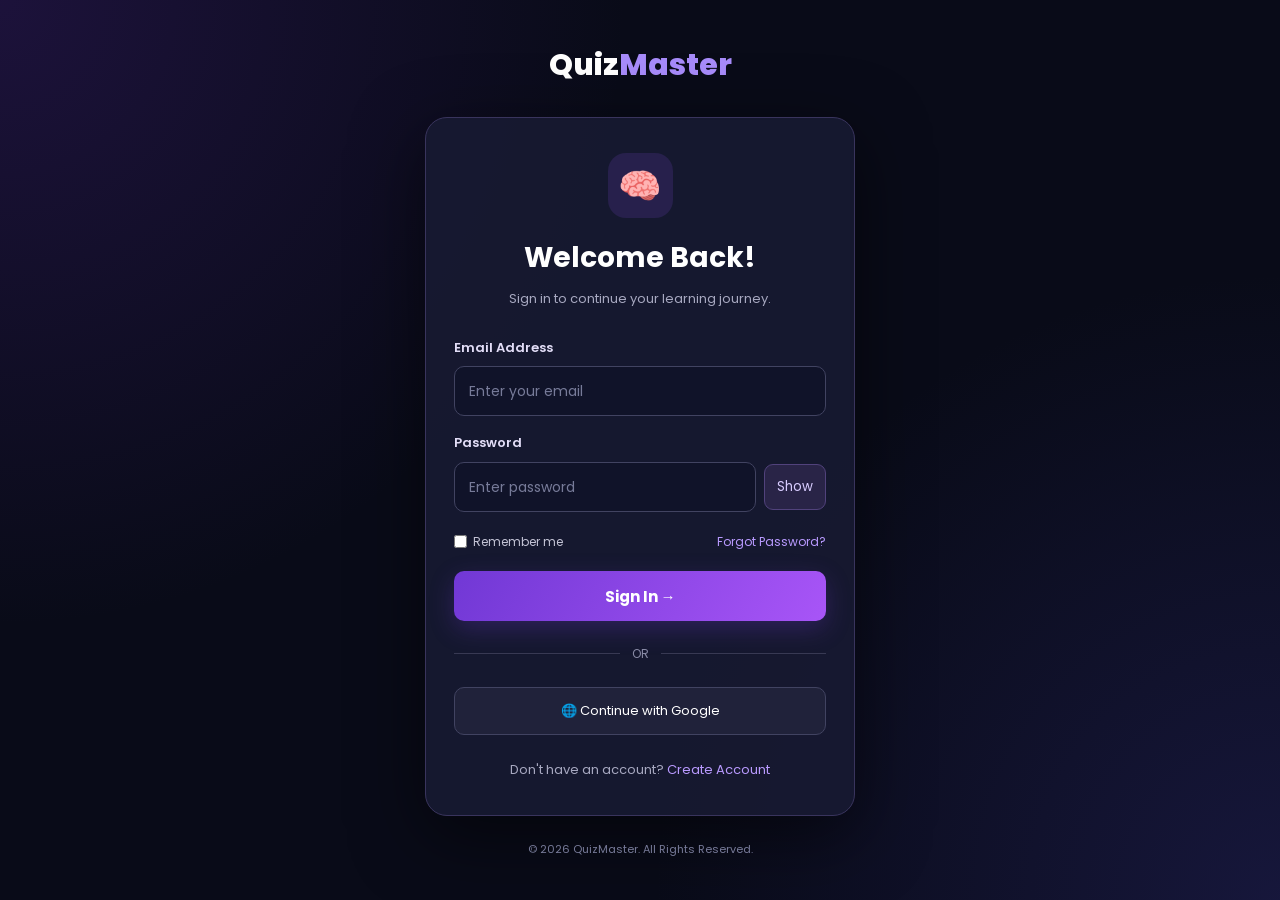
==== dashboard.html @ 5ab51cc5 "Add files via upload" ====
<!DOCTYPE html>
<html lang="en">
<head>
    <meta charset="UTF-8">
    <meta name="viewport" content="width=device-width, initial-scale=1.0">
    <title>Dashboard - QuizMaster</title>
    <link rel="stylesheet" href="style.css">
    <link rel="stylesheet" href="responsive.css">
</head>
<body>

<header class="navbar">
    <a href="index.html" class="logo">Quiz<span>Master</span></a>
    <button class="nav-btn" id="logoutBtn">Logout</button>
</header>

<main class="dashboard">

    <section class="welcome">
        <div>
            <span class="tag">YOUR LEARNING SPACE</span>
            <h1>Hello, <span id="userName">Learner</span> 👋</h1>
            <p>Ready to challenge your knowledge today?</p>
        </div>
        <div class="welcome-icon">🎓</div>
    </section>

    <section class="dashboard-stats">
        <div class="stat-card">
            <span>📚</span>
            <h2 id="totalQuizzes">0</h2>
            <p>Quizzes Played</p>
        </div>

        <div class="stat-card">
            <span>🏆</span>
            <h2 id="bestScore">0%</h2>
            <p>Best Score</p>
        </div>

        <div class="stat-card">
            <span>⭐</span>
            <h2 id="totalPoints">0</h2>
            <p>Total Points</p>
        </div>
    </section>

    <section class="subject-section">
        <div class="dashboard-heading">
            <div>
                <span class="tag">EXPLORE & LEARN</span>
                <h2>Choose Your Subject</h2>
            </div>
        </div>

        <div class="subject-grid">
            <div class="subject-card">
                <div>💻</div>
                <h3>Computer</h3>
                <p>Technology & Programming</p>
                <button onclick="startQuiz('Computer')">Start Quiz →</button>
            </div>

            <div class="subject-card">
                <div>📐</div>
                <h3>Mathematics</h3>
                <p>Numbers & Problem Solving</p>
                <button onclick="startQuiz('Mathematics')">Start Quiz →</button>
            </div>

            <div class="subject-card">
                <div>🔬</div>
                <h3>Science</h3>
                <p>Discover the World</p>
                <button onclick="startQuiz('Science')">Start Quiz →</button>
            </div>

            <div class="subject-card">
                <div>🌍</div>
                <h3>General Knowledge</h3>
                <p>Explore the World</p>
                <button onclick="startQuiz('GK')">Start Quiz →</button>
            </div>
        </div>
    </section>

    <section class="history-section">
        <h2>Recent Quiz Activity</h2>
        <div id="quizHistory">
            <p>No quizzes played yet. Start your first quiz!</p>
        </div>
    </section>

</main>

<footer>
    <p>© 2026 QuizMaster. All Rights Reserved.</p>
</footer>

<script src="script.js"></script>
</body>
</html>
---- style.css ----
@import url('https://fonts.googleapis.com/css2?family=Poppins:wght@400;500;600;700;800&display=swap');

* {
    margin: 0;
    padding: 0;
    box-sizing: border-box;
}

html {
    scroll-behavior: smooth;
}

body {
    font-family: 'Poppins', sans-serif;
    background: #090b18;
    color: #ffffff;
    line-height: 1.6;
}

a {
    text-decoration: none;
    color: inherit;
}

.navbar {
    width: 100%;
    min-height: 80px;
    padding: 15px 8%;
    display: flex;
    align-items: center;
    justify-content: space-between;
    background: #0d1021;
    border-bottom: 1px solid #252844;
    position: sticky;
    top: 0;
    z-index: 100;
}

.logo {
    font-size: 25px;
    font-weight: 800;
}

.logo span,
.hero h1 span,
.section-heading h2 span {
    color: #a78bfa;
}

.navbar nav {
    display: flex;
    gap: 30px;
}

.navbar nav a {
    color: #b8bad0;
    font-size: 14px;
    transition: 0.3s;
}

.navbar nav a:hover {
    color: #a78bfa;
}

.nav-btn,
.primary-btn {
    background: linear-gradient(135deg, #7c3aed, #a855f7);
    padding: 12px 23px;
    border-radius: 10px;
    font-weight: 600;
    display: inline-block;
    transition: 0.3s;
}

.nav-btn:hover,
.primary-btn:hover {
    transform: translateY(-3px);
    box-shadow: 0 8px 25px #7c3aed55;
}

.hero {
    min-height: 650px;
    padding: 90px 8%;
    display: flex;
    align-items: center;
    justify-content: space-between;
    gap: 50px;
    background:
        radial-gradient(circle at 15% 20%, #5428a533, transparent 35%),
        radial-gradient(circle at 90% 80%, #1d4ed822, transparent 30%);
}

.hero-content {
    max-width: 650px;
}

.tag {
    color: #c4b5fd;
    font-size: 12px;
    font-weight: 700;
    letter-spacing: 2px;
}

.hero h1 {
    font-size: clamp(36px, 5vw, 58px);
    line-height: 1.2;
    margin: 25px 0;
    font-weight: 800;
}

.hero-content > p {
    color: #a6a8bd;
    max-width: 500px;
    font-size: 15px;
}

.hero-buttons {
    display: flex;
    flex-wrap: wrap;
    gap: 15px;
    margin-top: 30px;
}

.secondary-btn {
    border: 1px solid #48466c;
    padding: 11px 23px;
    border-radius: 10px;
    color: #ddd6fe;
}

.stats {
    display: flex;
    flex-wrap: wrap;
    gap: 45px;
    margin-top: 55px;
}

.stats h2 {
    font-size: 27px;
    color: #c4b5fd;
}

.stats p {
    color: #888ba5;
    font-size: 12px;
}

.hero-card {
    width: 310px;
    padding: 35px 25px;
    text-align: center;
    border: 1px solid #45406b;
    border-radius: 22px;
    background: linear-gradient(145deg, #191b35, #111327);
    box-shadow: 0 20px 60px #0006;
}

.quiz-icon {
    font-size: 65px;
    margin-bottom: 15px;
}

.hero-card h2 {
    font-size: 21px;
    margin-bottom: 8px;
}

.hero-card p {
    color: #a6a8bd;
    font-size: 13px;
}

.progress {
    height: 8px;
    background: #30314e;
    border-radius: 20px;
    margin: 25px 0 12px;
    overflow: hidden;
}

.progress span {
    display: block;
    width: 75%;
    height: 100%;
    border-radius: 20px;
    background: linear-gradient(90deg, #7c3aed, #c084fc);
}

.small-text {
    color: #c4b5fd !important;
}

.features {
    padding: 85px 8%;
    background: #0d1021;
}

.section-heading {
    text-align: center;
    max-width: 650px;
    margin: 0 auto 45px;
}

.section-heading h2 {
    font-size: 32px;
    margin-top: 15px;
}

.feature-grid {
    display: grid;
    grid-template-columns: repeat(3, 1fr);
    gap: 22px;
}

.feature-card {
    padding: 30px 25px;
    border: 1px solid #292c49;
    border-radius: 17px;
    background: #15182c;
    transition: 0.3s;
}

.feature-card:hover {
    transform: translateY(-7px);
    border-color: #8b5cf6;
}

.feature-card div {
    font-size: 35px;
    margin-bottom: 15px;
}

.feature-card h3 {
    font-size: 18px;
    margin-bottom: 10px;
}

.feature-card p {
    color: #9da0b7;
    font-size: 13px;
}

.about {
    margin: 70px 8%;
    padding: 65px 25px;
    text-align: center;
    border-radius: 22px;
    background: linear-gradient(120deg, #32166e, #512b91);
}

.about h2 {
    font-size: 30px;
    margin-bottom: 12px;
}

.about p {
    color: #ddd6fe;
    margin-bottom: 25px;
}

.about .primary-btn {
    background: #ffffff;
    color: #512b91;
}

footer {
    padding: 25px;
    text-align: center;
    color: #8588a2;
    border-top: 1px solid #252844;
    font-size: 13px;
}

/* ===== PREMIUM LOGIN PAGE ===== */

.login-body {
    min-height: 100vh;
    background:
        radial-gradient(circle at top left, #43208055, transparent 40%),
        radial-gradient(circle at bottom right, #312e8155, transparent 40%),
        #090b18;
}

.login-container {
    min-height: 100vh;
    padding: 35px 18px;
    display: flex;
    flex-direction: column;
    align-items: center;
    justify-content: center;
}

.login-container > .logo {
    font-size: 30px;
    margin-bottom: 28px;
}

.login-card {
    width: 100%;
    max-width: 430px;
    padding: 35px 28px;
    background: rgba(23, 25, 49, 0.95);
    border: 1px solid #39345d;
    border-radius: 22px;
    box-shadow: 0 20px 70px #0008;
}

.login-icon {
    width: 65px;
    height: 65px;
    display: grid;
    place-items: center;
    margin: 0 auto 18px;
    border-radius: 18px;
    background: #7040bc33;
    font-size: 35px;
}

.login-card h1 {
    font-size: 28px;
    text-align: center;
    margin-bottom: 8px;
}

.login-subtitle {
    color: #a7a8c0;
    font-size: 13px;
    text-align: center;
    margin-bottom: 28px;
}

.login-card form > label {
    display: block;
    font-size: 13px;
    font-weight: 600;
    margin: 17px 0 8px;
    color: #e2ddf7;
}

.login-card input[type="email"],
.login-card input[type="password"],
.password-box input {
    width: 100%;
    height: 50px;
    padding: 0 14px;
    border: 1px solid #414361;
    border-radius: 10px;
    background: #101329;
    color: white;
    font-family: inherit;
    font-size: 14px;
    outline: none;
}

.login-card input:focus {
    border-color: #a78bfa;
    box-shadow: 0 0 0 3px #8b5cf633;
}

.login-card input::placeholder {
    color: #777b99;
}

.password-box {
    display: flex;
    align-items: center;
    gap: 8px;
}

.password-box input {
    flex: 1;
    min-width: 0;
}

#togglePassword {
    padding: 12px;
    background: #292447;
    border: 1px solid #51427c;
    border-radius: 9px;
    color: #d8ccff;
    font-family: inherit;
}

.login-options {
    display: flex;
    justify-content: space-between;
    align-items: center;
    gap: 8px;
    flex-wrap: wrap;
    margin: 20px 0;
    font-size: 12px;
}

.remember {
    display: flex;
    align-items: center;
    gap: 6px;
    color: #c3c3d5;
}

.login-options a,
.signup-text a {
    color: #b99aff;
}

.login-submit {
    width: 100%;
    height: 50px;
    border: none;
    border-radius: 10px;
    background: linear-gradient(120deg, #7138d5, #a855f7);
    color: white;
    font-family: inherit;
    font-size: 15px;
    font-weight: 700;
    cursor: pointer;
    box-shadow: 0 8px 25px #7138d544;
}

.login-divider {
    display: flex;
    align-items: center;
    gap: 12px;
    margin: 23px 0;
    color: #888aa5;
    font-size: 12px;
}

.login-divider::before,
.login-divider::after {
    content: "";
    flex: 1;
    height: 1px;
    background: #383953;
}

.google-btn {
    width: 100%;
    height: 48px;
    border: 1px solid #414361;
    border-radius: 10px;
    background: #20223a;
    color: white;
    font-family: inherit;
    font-size: 13px;
}

.signup-text {
    text-align: center;
    margin-top: 25px;
    color: #a7a8c0;
    font-size: 13px;
}

.login-footer {
    color: #777b99;
    font-size: 11px;
    text-align: center;
    margin-top: 25px;
}

@media (max-width: 380px) {
    .login-card {
        padding: 28px 18px;
    }

    .login-options {
        font-size: 11px;
    }
}
---- responsive.css ----
/* TABLET */
@media (max-width: 900px) {
    .hero {
        padding: 70px 5%;
        gap: 25px;
    }

    .hero h1 {
        font-size: 42px;
    }

    .stats {
        gap: 25px;
    }

    .feature-grid {
        grid-template-columns: repeat(2, 1fr);
    }
}

/* MOBILE */
@media (max-width: 600px) {
    .navbar {
        padding: 15px 5%;
        flex-wrap: wrap;
        gap: 15px;
    }

    .logo {
        font-size: 22px;
    }

    .navbar nav {
        order: 3;
        width: 100%;
        justify-content: center;
        gap: 22px;
    }

    .navbar nav a {
        font-size: 12px;
    }

    .nav-btn {
        padding: 9px 13px;
        font-size: 12px;
    }

    .hero {
        min-height: auto;
        padding: 65px 6%;
        flex-direction: column;
        text-align: center;
    }

    .hero h1 {
        font-size: 36px;
    }

    .hero-content > p {
        font-size: 13px;
    }

    .hero-buttons {
        justify-content: center;
    }

    .stats {
        justify-content: center;
        gap: 22px;
        margin-top: 35px;
    }

    .stats h2 {
        font-size: 22px;
    }

    .stats p {
        font-size: 10px;
    }

    .hero-card {
        width: 100%;
        max-width: 320px;
    }

    .features {
        padding: 60px 6%;
    }

    .section-heading h2 {
        font-size: 25px;
    }

    .feature-grid {
        grid-template-columns: 1fr;
    }

    .feature-card {
        padding: 25px 20px;
    }

    .about {
        margin: 45px 5%;
        padding: 45px 20px;
    }

    .about h2 {
        font-size: 24px;
    }
}
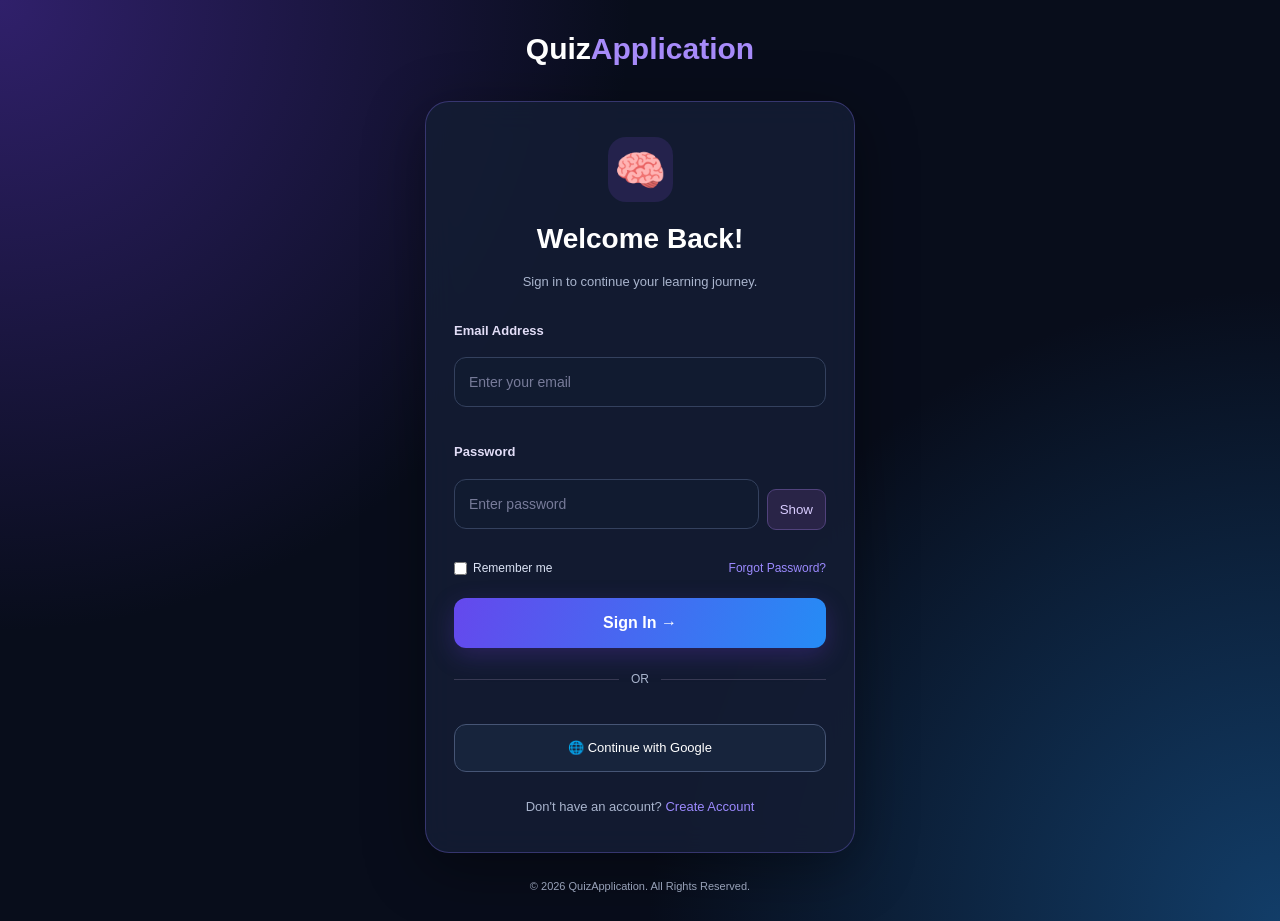
==== commit 30fb4ba8: "Add files via upload" ====
--- a/dashboard.html
+++ b/dashboard.html
@@ -11,7 +11,7 @@
 <body>
 
 <header class="navbar">
-    <a href="index.html" class="logo">Quiz<span>Master</span></a>
+    <a href="index.html" class="logo">Quiz<span>Application</span></a>
     <button class="nav-btn" id="logoutBtn">Logout</button>
 </header>
 
@@ -93,9 +93,8 @@
     </section>
 
 </main>
-
 <footer>
-    <p>© 2026 QuizMaster. All Rights Reserved.</p>
+    <p>© 2026 QuizApplication. All Rights Reserved.</p>
 </footer>
 
 <script src="script.js"></script>
--- a/style.css
+++ b/style.css
@@ -1,3 +1,261 @@
+
+/* =================================
+   QUIZ APPLICATION - PREMIUM DESIGN
+================================= */
+
+.quiz-container {
+    width: min(100% - 32px, 850px) !important;
+    margin: 35px auto !important;
+    padding: 28px !important;
+    background: linear-gradient(145deg, #15172b, #0d1020) !important;
+    border: 1px solid rgba(167, 139, 250, 0.18);
+    border-radius: 24px !important;
+    box-shadow: 0 15px 50px rgba(0,0,0,0.35);
+}
+
+.quiz-top {
+    display: flex;
+    align-items: center;
+    justify-content: space-between;
+    gap: 15px;
+    flex-wrap: wrap;
+    margin-bottom: 25px;
+}
+
+.quiz-top h2 {
+    font-size: clamp(24px, 5vw, 38px) !important;
+    font-weight: 800;
+    color: #ffffff;
+    margin-top: 12px;
+}
+
+.quiz-top .tag {
+    color: #c4a5ff;
+    letter-spacing: 3px;
+    font-weight: 800;
+}
+
+.timer-box {
+    background: rgba(139, 92, 246, 0.15);
+    border: 1px solid rgba(168, 85, 247, 0.4);
+    border-radius: 15px;
+    padding: 12px 20px;
+    color: #d8b4fe;
+    font-weight: 700;
+    text-align: center;
+}
+
+.quiz-progress {
+    height: 9px;
+    background: #292d43;
+    border-radius: 20px;
+    overflow: hidden;
+    margin: 25px 0;
+}
+
+#progressBar {
+    height: 100%;
+    width: 0;
+    background: linear-gradient(90deg, #7c3aed, #c084fc);
+    border-radius: 20px;
+    transition: width 0.4s ease;
+}
+
+.question-info {
+    display: flex;
+    justify-content: space-between;
+    align-items: center;
+    flex-wrap: wrap;
+    gap: 10px;
+    margin: 20px 0;
+    color: #c4b5fd;
+    font-size: 15px;
+    font-weight: 700;
+}
+
+.question-card {
+    background: linear-gradient(145deg, #20243b, #171a2e);
+    border: 1px solid #343957;
+    border-radius: 20px;
+    padding: 28px;
+    margin: 20px 0;
+}
+
+#questionText {
+    color: #ffffff;
+    font-size: clamp(21px, 4vw, 30px) !important;
+    line-height: 1.5;
+    font-weight: 750;
+    margin-bottom: 25px;
+    overflow-wrap: anywhere;
+}
+
+#optionsContainer {
+    display: grid;
+    grid-template-columns: 1fr 1fr;
+    gap: 14px;
+}
+
+#optionsContainer button {
+    width: 100%;
+    min-height: 62px;
+    padding: 16px;
+    border: 1px solid #393e5c;
+    border-radius: 14px;
+    background: #242941;
+    color: #eeeeff;
+    font-size: 16px;
+    font-weight: 600;
+    text-align: left;
+    cursor: pointer;
+    transition: 0.25s ease;
+}
+
+#optionsContainer button:active {
+    transform: scale(0.97);
+}
+
+#optionsContainer button:hover {
+    border-color: #a78bfa;
+    background: #343052;
+}
+
+/* Selected answer */
+#optionsContainer button.selected,
+#optionsContainer button.active,
+#optionsContainer button.correct,
+#optionsContainer button.wrong {
+    border: 2px solid #a78bfa;
+    background: rgba(124, 58, 237, 0.25);
+    color: white;
+}
+
+.quiz-navigation {
+    display: flex;
+    gap: 15px;
+    margin: 25px 0;
+}
+
+.quiz-navigation button {
+    flex: 1;
+    min-height: 58px;
+    border-radius: 15px;
+    font-size: 16px;
+    font-weight: 700;
+    transition: 0.25s ease;
+}
+
+.quiz-navigation .primary-btn,
+.quiz-navigation button.primary-btn {
+    background: linear-gradient(110deg, #7c3aed, #a855f7);
+    color: white;
+    border: none;
+    box-shadow: 0 5px 20px rgba(124, 58, 237, 0.25);
+}
+
+.quiz-navigation .secondary-btn,
+.quiz-navigation button.secondary-btn {
+    background: #292d43;
+    color: #ddd6fe;
+    border: 1px solid #454967;
+}
+
+.quiz-navigation button:active {
+    transform: scale(0.97);
+}
+
+.question-dots {
+    display: flex;
+    flex-wrap: wrap;
+    justify-content: center;
+    gap: 9px;
+    margin: 25px 0;
+}
+
+.question-dots button {
+    width: 38px;
+    height: 38px;
+    border-radius: 10px;
+    background: #242941;
+    color: #ddd6fe;
+    border: 1px solid #414766;
+    font-weight: 700;
+}
+
+.question-dots button.active,
+.question-dots button.current {
+    background: linear-gradient(135deg, #7c3aed, #a855f7);
+    color: white;
+    border-color: #c4b5fd;
+}
+
+footer {
+    text-align: center;
+    padding: 30px 15px;
+    color: #8589a8;
+    border-top: 1px solid #292d43;
+    margin-top: 30px;
+}
+
+/* MOBILE RESPONSIVE */
+@media (max-width: 600px) {
+    .quiz-container {
+        width: calc(100% - 20px) !important;
+        margin: 18px auto !important;
+        padding: 17px !important;
+        border-radius: 18px !important;
+    }
+
+    .quiz-top {
+        gap: 12px;
+        margin-bottom: 20px;
+    }
+
+    .quiz-top h2 {
+        font-size: 26px !important;
+    }
+
+    .timer-box {
+        padding: 10px 15px;
+    }
+
+    .question-card {
+        padding: 19px;
+    }
+
+    #questionText {
+        font-size: 23px !important;
+        line-height: 1.4;
+    }
+
+    #optionsContainer {
+        grid-template-columns: 1fr;
+        gap: 11px;
+    }
+
+    #optionsContainer button {
+        min-height: 55px;
+        font-size: 15px;
+    }
+
+    .quiz-navigation {
+        gap: 10px;
+    }
+
+    .quiz-navigation button {
+        min-height: 52px;
+        font-size: 14px;
+    }
+
+    .question-dots {
+        gap: 7px;
+    }
+
+    .question-dots button {
+        width: 34px;
+        height: 34px;
+    }
+}
 
 @import url('https://fonts.googleapis.com/css2?family=Poppins:wght@400;500;600;700;800&display=swap');
 
@@ -470,3 +728,1446 @@
     }
 }
 
+/* ===== PREMIUM DASHBOARD DESIGN ===== */
+
+.dashboard {
+    width: min(100% - 28px, 1100px);
+    margin: 35px auto;
+}
+
+/* Welcome section */
+.welcome {
+    padding: 32px;
+    border-radius: 24px;
+    background: linear-gradient(125deg, #5125a8, #8b3ff0, #bd55e8);
+    display: flex;
+    justify-content: space-between;
+    align-items: center;
+    gap: 20px;
+    box-shadow: 0 12px 35px #7835c044;
+    margin-bottom: 28px;
+}
+
+.welcome h1 {
+    font-size: clamp(24px, 5vw, 36px);
+    color: white;
+    font-weight: 800;
+}
+
+.welcome p {
+    color: #eee2ff;
+}
+
+.welcome-icon {
+    font-size: 55px;
+}
+
+/* Statistics */
+.dashboard-stats {
+    display: grid;
+    grid-template-columns: repeat(3, 1fr);
+    gap: 16px;
+    margin: 25px 0 40px;
+}
+
+.stat-card {
+    padding: 24px 16px;
+    border-radius: 20px;
+    background: linear-gradient(145deg, #20243c, #15182a);
+    border: 1px solid #383254;
+    text-align: center;
+    transition: 0.3s ease;
+}
+
+.stat-card:hover {
+    transform: translateY(-5px);
+    border-color: #a855f7;
+}
+
+.stat-card span {
+    font-size: 32px;
+}
+
+.stat-card h2 {
+    color: #c084fc;
+    font-size: 29px;
+    margin: 12px 0 5px;
+}
+
+.stat-card p {
+    color: #b7b8cf;
+    font-size: 13px;
+}
+
+/* Section headings */
+.dashboard-heading {
+    margin-bottom: 22px;
+}
+
+.dashboard-heading h2,
+.history-section h2 {
+    color: white;
+    font-size: 25px;
+    font-weight: 800;
+}
+
+.dashboard-heading .tag {
+    color: #c084fc;
+    letter-spacing: 2px;
+    font-size: 12px;
+    font-weight: 800;
+}
+
+/* Subject cards */
+.subject-grid {
+    display: grid;
+    grid-template-columns: repeat(2, 1fr);
+    gap: 20px;
+}
+
+.subject-card {
+    padding: 25px;
+    border-radius: 22px;
+    background: linear-gradient(145deg, #20243b, #15182b);
+    border: 1px solid #343957;
+    transition: 0.3s ease;
+}
+
+.subject-card:hover {
+    transform: translateY(-6px);
+    border-color: #a855f7;
+    box-shadow: 0 12px 30px #8b5cf633;
+}
+
+.subject-card > div:first-child {
+    font-size: 42px;
+    margin-bottom: 15px;
+}
+
+.subject-card h3 {
+    color: white;
+    font-size: 22px;
+    margin-bottom: 8px;
+}
+
+.subject-card p {
+    color: #a8aac4;
+    margin-bottom: 20px;
+    font-size: 14px;
+}
+
+.subject-card button {
+    width: 100%;
+    padding: 14px;
+    border: none;
+    border-radius: 12px;
+    background: linear-gradient(110deg, #7c3aed, #a855f7);
+    color: white;
+    font-size: 15px;
+    font-weight: 800;
+    cursor: pointer;
+    transition: 0.3s;
+}
+
+.subject-card button:hover {
+    box-shadow: 0 5px 20px #9333ea66;
+}
+
+/* Recent activity */
+.history-section {
+    margin-top: 40px;
+    padding: 25px;
+    border-radius: 22px;
+    background: #171a2d;
+    border: 1px solid #343957;
+}
+
+#quizHistory {
+    margin-top: 20px;
+    color: #c4b5fd;
+}
+
+/* Mobile design */
+@media (max-width: 600px) {
+    .dashboard {
+        width: calc(100% - 24px);
+        margin: 20px auto;
+    }
+
+    .welcome {
+        padding: 23px 18px;
+        border-radius: 19px;
+    }
+
+    .welcome-icon {
+        font-size: 38px;
+    }
+
+    .dashboard-stats {
+        grid-template-columns: 1fr 1fr;
+        gap: 12px;
+    }
+
+    .stat-card {
+        padding: 18px 10px;
+    }
+
+    .subject-grid {
+        grid-template-columns: 1fr;
+        gap: 15px;
+    }
+
+    .subject-card {
+        padding: 21px;
+    }
+
+    .history-section {
+        padding: 19px;
+    }
+}
+
+/* ===== PREMIUM DASHBOARD DESIGN ===== */
+
+.dashboard {
+    width: min(100% - 28px, 1100px);
+    margin: 35px auto;
+}
+
+/* Welcome section */
+.welcome {
+    padding: 32px;
+    border-radius: 24px;
+    background: linear-gradient(125deg, #5125a8, #8b3ff0, #bd55e8);
+    display: flex;
+    justify-content: space-between;
+    align-items: center;
+    gap: 20px;
+    box-shadow: 0 12px 35px #7835c044;
+    margin-bottom: 28px;
+}
+
+.welcome h1 {
+    font-size: clamp(24px, 5vw, 36px);
+    color: white;
+    font-weight: 800;
+}
+
+.welcome p {
+    color: #eee2ff;
+}
+
+.welcome-icon {
+    font-size: 55px;
+}
+
+/* Statistics */
+.dashboard-stats {
+    display: grid;
+    grid-template-columns: repeat(3, 1fr);
+    gap: 16px;
+    margin: 25px 0 40px;
+}
+
+.stat-card {
+    padding: 24px 16px;
+    border-radius: 20px;
+    background: linear-gradient(145deg, #20243c, #15182a);
+    border: 1px solid #383254;
+    text-align: center;
+    transition: 0.3s ease;
+}
+
+.stat-card:hover {
+    transform: translateY(-5px);
+    border-color: #a855f7;
+}
+
+.stat-card span {
+    font-size: 32px;
+}
+
+.stat-card h2 {
+    color: #c084fc;
+    font-size: 29px;
+    margin: 12px 0 5px;
+}
+
+.stat-card p {
+    color: #b7b8cf;
+    font-size: 13px;
+}
+
+/* Section headings */
+.dashboard-heading {
+    margin-bottom: 22px;
+}
+
+.dashboard-heading h2,
+.history-section h2 {
+    color: white;
+    font-size: 25px;
+    font-weight: 800;
+}
+
+.dashboard-heading .tag {
+    color: #c084fc;
+    letter-spacing: 2px;
+    font-size: 12px;
+    font-weight: 800;
+}
+
+/* Subject cards */
+.subject-grid {
+    display: grid;
+    grid-template-columns: repeat(2, 1fr);
+    gap: 20px;
+}
+
+.subject-card {
+    padding: 25px;
+    border-radius: 22px;
+    background: linear-gradient(145deg, #20243b, #15182b);
+    border: 1px solid #343957;
+    transition: 0.3s ease;
+}
+
+.subject-card:hover {
+    transform: translateY(-6px);
+    border-color: #a855f7;
+    box-shadow: 0 12px 30px #8b5cf633;
+}
+
+.subject-card > div:first-child {
+    font-size: 42px;
+    margin-bottom: 15px;
+}
+
+.subject-card h3 {
+    color: white;
+    font-size: 22px;
+    margin-bottom: 8px;
+}
+
+.subject-card p {
+    color: #a8aac4;
+    margin-bottom: 20px;
+    font-size: 14px;
+}
+
+.subject-card button {
+    width: 100%;
+    padding: 14px;
+    border: none;
+    border-radius: 12px;
+    background: linear-gradient(110deg, #7c3aed, #a855f7);
+    color: white;
+    font-size: 15px;
+    font-weight: 800;
+    cursor: pointer;
+    transition: 0.3s;
+}
+
+.subject-card button:hover {
+    box-shadow: 0 5px 20px #9333ea66;
+}
+
+/* Recent activity */
+.history-section {
+    margin-top: 40px;
+    padding: 25px;
+    border-radius: 22px;
+    background: #171a2d;
+    border: 1px solid #343957;
+}
+
+#quizHistory {
+    margin-top: 20px;
+    color: #c4b5fd;
+}
+
+/* Mobile design */
+@media (max-width: 600px) {
+    .dashboard {
+        width: calc(100% - 24px);
+        margin: 20px auto;
+    }
+
+    .welcome {
+        padding: 23px 18px;
+        border-radius: 19px;
+    }
+
+    .welcome-icon {
+        font-size: 38px;
+    }
+
+    .dashboard-stats {
+        grid-template-columns: 1fr 1fr;
+        gap: 12px;
+    }
+
+    .stat-card {
+        padding: 18px 10px;
+    }
+
+    .subject-grid {
+        grid-template-columns: 1fr;
+        gap: 15px;
+    }
+
+    .subject-card {
+        padding: 21px;
+    }
+
+    .history-section {
+        padding: 19px;
+    }
+}
+
+/* ===== PREMIUM DASHBOARD DESIGN ===== */
+
+.dashboard {
+    width: min(100% - 28px, 1100px);
+    margin: 35px auto;
+}
+
+/* Welcome section */
+.welcome {
+    padding: 32px;
+    border-radius: 24px;
+    background: linear-gradient(125deg, #5125a8, #8b3ff0, #bd55e8);
+    display: flex;
+    justify-content: space-between;
+    align-items: center;
+    gap: 20px;
+    box-shadow: 0 12px 35px #7835c044;
+    margin-bottom: 28px;
+}
+
+.welcome h1 {
+    font-size: clamp(24px, 5vw, 36px);
+    color: white;
+    font-weight: 800;
+}
+
+.welcome p {
+    color: #eee2ff;
+}
+
+.welcome-icon {
+    font-size: 55px;
+}
+
+/* Statistics */
+.dashboard-stats {
+    display: grid;
+    grid-template-columns: repeat(3, 1fr);
+    gap: 16px;
+    margin: 25px 0 40px;
+}
+
+.stat-card {
+    padding: 24px 16px;
+    border-radius: 20px;
+    background: linear-gradient(145deg, #20243c, #15182a);
+    border: 1px solid #383254;
+    text-align: center;
+    transition: 0.3s ease;
+}
+
+.stat-card:hover {
+    transform: translateY(-5px);
+    border-color: #a855f7;
+}
+
+.stat-card span {
+    font-size: 32px;
+}
+
+.stat-card h2 {
+    color: #c084fc;
+    font-size: 29px;
+    margin: 12px 0 5px;
+}
+
+.stat-card p {
+    color: #b7b8cf;
+    font-size: 13px;
+}
+
+/* Section headings */
+.dashboard-heading {
+    margin-bottom: 22px;
+}
+
+.dashboard-heading h2,
+.history-section h2 {
+    color: white;
+    font-size: 25px;
+    font-weight: 800;
+}
+
+.dashboard-heading .tag {
+    color: #c084fc;
+    letter-spacing: 2px;
+    font-size: 12px;
+    font-weight: 800;
+}
+
+/* Subject cards */
+.subject-grid {
+    display: grid;
+    grid-template-columns: repeat(2, 1fr);
+    gap: 20px;
+}
+
+.subject-card {
+    padding: 25px;
+    border-radius: 22px;
+    background: linear-gradient(145deg, #20243b, #15182b);
+    border: 1px solid #343957;
+    transition: 0.3s ease;
+}
+
+.subject-card:hover {
+    transform: translateY(-6px);
+    border-color: #a855f7;
+    box-shadow: 0 12px 30px #8b5cf633;
+}
+
+.subject-card > div:first-child {
+    font-size: 42px;
+    margin-bottom: 15px;
+}
+
+.subject-card h3 {
+    color: white;
+    font-size: 22px;
+    margin-bottom: 8px;
+}
+
+.subject-card p {
+    color: #a8aac4;
+    margin-bottom: 20px;
+    font-size: 14px;
+}
+
+.subject-card button {
+    width: 100%;
+    padding: 14px;
+    border: none;
+    border-radius: 12px;
+    background: linear-gradient(110deg, #7c3aed, #a855f7);
+    color: white;
+    font-size: 15px;
+    font-weight: 800;
+    cursor: pointer;
+    transition: 0.3s;
+}
+
+.subject-card button:hover {
+    box-shadow: 0 5px 20px #9333ea66;
+}
+
+/* Recent activity */
+.history-section {
+    margin-top: 40px;
+    padding: 25px;
+    border-radius: 22px;
+    background: #171a2d;
+    border: 1px solid #343957;
+}
+
+#quizHistory {
+    margin-top: 20px;
+    color: #c4b5fd;
+}
+
+/* Mobile design */
+@media (max-width: 600px) {
+    .dashboard {
+        width: calc(100% - 24px);
+        margin: 20px auto;
+    }
+
+    .welcome {
+        padding: 23px 18px;
+        border-radius: 19px;
+    }
+
+    .welcome-icon {
+        font-size: 38px;
+    }
+
+    .dashboard-stats {
+        grid-template-columns: 1fr 1fr;
+        gap: 12px;
+    }
+
+    .stat-card {
+        padding: 18px 10px;
+    }
+
+    .subject-grid {
+        grid-template-columns: 1fr;
+        gap: 15px;
+    }
+
+    .subject-card {
+        padding: 21px;
+    }
+
+    .history-section {
+        padding: 19px;
+    }
+}
+/* ===== PREMIUM DASHBOARD DESIGN ===== */
+
+.dashboard {
+    width: min(100% - 28px, 1100px);
+    margin: 35px auto;
+}
+
+/* Welcome section */
+.welcome {
+    padding: 32px;
+    border-radius: 24px;
+    background: linear-gradient(125deg, #5125a8, #8b3ff0, #bd55e8);
+    display: flex;
+    justify-content: space-between;
+    align-items: center;
+    gap: 20px;
+    box-shadow: 0 12px 35px #7835c044;
+    margin-bottom: 28px;
+}
+
+.welcome h1 {
+    font-size: clamp(24px, 5vw, 36px);
+    color: white;
+    font-weight: 800;
+}
+
+.welcome p {
+    color: #eee2ff;
+}
+
+.welcome-icon {
+    font-size: 55px;
+}
+
+/* Statistics */
+.dashboard-stats {
+    display: grid;
+    grid-template-columns: repeat(3, 1fr);
+    gap: 16px;
+    margin: 25px 0 40px;
+}
+
+.stat-card {
+    padding: 24px 16px;
+    border-radius: 20px;
+    background: linear-gradient(145deg, #20243c, #15182a);
+    border: 1px solid #383254;
+    text-align: center;
+    transition: 0.3s ease;
+}
+
+.stat-card:hover {
+    transform: translateY(-5px);
+    border-color: #a855f7;
+}
+
+.stat-card span {
+    font-size: 32px;
+}
+
+.stat-card h2 {
+    color: #c084fc;
+    font-size: 29px;
+    margin: 12px 0 5px;
+}
+
+.stat-card p {
+    color: #b7b8cf;
+    font-size: 13px;
+}
+
+/* Section headings */
+.dashboard-heading {
+    margin-bottom: 22px;
+}
+
+.dashboard-heading h2,
+.history-section h2 {
+    color: white;
+    font-size: 25px;
+    font-weight: 800;
+}
+
+.dashboard-heading .tag {
+    color: #c084fc;
+    letter-spacing: 2px;
+    font-size: 12px;
+    font-weight: 800;
+}
+
+/* Subject cards */
+.subject-grid {
+    display: grid;
+    grid-template-columns: repeat(2, 1fr);
+    gap: 20px;
+}
+
+.subject-card {
+    padding: 25px;
+    border-radius: 22px;
+    background: linear-gradient(145deg, #20243b, #15182b);
+    border: 1px solid #343957;
+    transition: 0.3s ease;
+}
+
+.subject-card:hover {
+    transform: translateY(-6px);
+    border-color: #a855f7;
+    box-shadow: 0 12px 30px #8b5cf633;
+}
+
+.subject-card > div:first-child {
+    font-size: 42px;
+    margin-bottom: 15px;
+}
+
+.subject-card h3 {
+    color: white;
+    font-size: 22px;
+    margin-bottom: 8px;
+}
+
+.subject-card p {
+    color: #a8aac4;
+    margin-bottom: 20px;
+    font-size: 14px;
+}
+
+.subject-card button {
+    width: 100%;
+    padding: 14px;
+    border: none;
+    border-radius: 12px;
+    background: linear-gradient(110deg, #7c3aed, #a855f7);
+    color: white;
+    font-size: 15px;
+    font-weight: 800;
+    cursor: pointer;
+    transition: 0.3s;
+}
+
+.subject-card button:hover {
+    box-shadow: 0 5px 20px #9333ea66;
+}
+
+/* Recent activity */
+.history-section {
+    margin-top: 40px;
+    padding: 25px;
+    border-radius: 22px;
+    background: #171a2d;
+    border: 1px solid #343957;
+}
+
+#quizHistory {
+    margin-top: 20px;
+    color: #c4b5fd;
+}
+
+/* Mobile design */
+@media (max-width: 600px) {
+    .dashboard {
+        width: calc(100% - 24px);
+        margin: 20px auto;
+    }
+
+    .welcome {
+        padding: 23px 18px;
+        border-radius: 19px;
+    }
+
+    .welcome-icon {
+        font-size: 38px;
+    }
+
+    .dashboard-stats {
+        grid-template-columns: 1fr 1fr;
+        gap: 12px;
+    }
+
+    .stat-card {
+        padding: 18px 10px;
+    }
+
+    .subject-grid {
+        grid-template-columns: 1fr;
+        gap: 15px;
+    }
+
+    .subject-card {
+        padding: 21px;
+    }
+
+    .history-section {
+        padding: 19px;
+    }
+}
+
+/* ===== PREMIUM DASHBOARD DESIGN ===== */
+
+.dashboard {
+    width: min(100% - 28px, 1100px);
+    margin: 35px auto;
+}
+
+/* Welcome section */
+.welcome {
+    padding: 32px;
+    border-radius: 24px;
+    background: linear-gradient(125deg, #5125a8, #8b3ff0, #bd55e8);
+    display: flex;
+    justify-content: space-between;
+    align-items: center;
+    gap: 20px;
+    box-shadow: 0 12px 35px #7835c044;
+    margin-bottom: 28px;
+}
+
+.welcome h1 {
+    font-size: clamp(24px, 5vw, 36px);
+    color: white;
+    font-weight: 800;
+}
+
+.welcome p {
+    color: #eee2ff;
+}
+
+.welcome-icon {
+    font-size: 55px;
+}
+
+/* Statistics */
+.dashboard-stats {
+    display: grid;
+    grid-template-columns: repeat(3, 1fr);
+    gap: 16px;
+    margin: 25px 0 40px;
+}
+
+.stat-card {
+    padding: 24px 16px;
+    border-radius: 20px;
+    background: linear-gradient(145deg, #20243c, #15182a);
+    border: 1px solid #383254;
+    text-align: center;
+    transition: 0.3s ease;
+}
+
+.stat-card:hover {
+    transform: translateY(-5px);
+    border-color: #a855f7;
+}
+
+.stat-card span {
+    font-size: 32px;
+}
+
+.stat-card h2 {
+    color: #c084fc;
+    font-size: 29px;
+    margin: 12px 0 5px;
+}
+
+.stat-card p {
+    color: #b7b8cf;
+    font-size: 13px;
+}
+
+/* Section headings */
+.dashboard-heading {
+    margin-bottom: 22px;
+}
+
+.dashboard-heading h2,
+.history-section h2 {
+    color: white;
+    font-size: 25px;
+    font-weight: 800;
+}
+
+.dashboard-heading .tag {
+    color: #c084fc;
+    letter-spacing: 2px;
+    font-size: 12px;
+    font-weight: 800;
+}
+
+/* Subject cards */
+.subject-grid {
+    display: grid;
+    grid-template-columns: repeat(2, 1fr);
+    gap: 20px;
+}
+
+.subject-card {
+    padding: 25px;
+    border-radius: 22px;
+    background: linear-gradient(145deg, #20243b, #15182b);
+    border: 1px solid #343957;
+    transition: 0.3s ease;
+}
+
+.subject-card:hover {
+    transform: translateY(-6px);
+    border-color: #a855f7;
+    box-shadow: 0 12px 30px #8b5cf633;
+}
+
+.subject-card > div:first-child {
+    font-size: 42px;
+    margin-bottom: 15px;
+}
+
+.subject-card h3 {
+    color: white;
+    font-size: 22px;
+    margin-bottom: 8px;
+}
+
+.subject-card p {
+    color: #a8aac4;
+    margin-bottom: 20px;
+    font-size: 14px;
+}
+
+.subject-card button {
+    width: 100%;
+    padding: 14px;
+    border: none;
+    border-radius: 12px;
+    background: linear-gradient(110deg, #7c3aed, #a855f7);
+    color: white;
+    font-size: 15px;
+    font-weight: 800;
+    cursor: pointer;
+    transition: 0.3s;
+}
+
+.subject-card button:hover {
+    box-shadow: 0 5px 20px #9333ea66;
+}
+
+/* Recent activity */
+.history-section {
+    margin-top: 40px;
+    padding: 25px;
+    border-radius: 22px;
+    background: #171a2d;
+    border: 1px solid #343957;
+}
+
+#quizHistory {
+    margin-top: 20px;
+    color: #c4b5fd;
+}
+
+/* Mobile design */
+@media (max-width: 600px) {
+    .dashboard {
+        width: calc(100% - 24px);
+        margin: 20px auto;
+    }
+
+    .welcome {
+        padding: 23px 18px;
+        border-radius: 19px;
+    }
+
+    .welcome-icon {
+        font-size: 38px;
+    }
+
+    .dashboard-stats {
+        grid-template-columns: 1fr 1fr;
+        gap: 12px;
+    }
+
+    .stat-card {
+        padding: 18px 10px;
+    }
+
+    .subject-grid {
+        grid-template-columns: 1fr;
+        gap: 15px;
+    }
+
+    .subject-card {
+        padding: 21px;
+    }
+
+    .history-section {
+        padding: 19px;
+    }
+}
+
+/* ===== PREMIUM RESULT SECTION ===== */
+
+.result-container {
+    width: 100%;
+    max-width: 850px;
+    margin: 40px auto;
+    padding: 20px;
+}
+
+.result-card {
+    background: linear-gradient(145deg, #17152d, #101827);
+    border: 1px solid rgba(139, 92, 246, 0.35);
+    border-radius: 25px;
+    padding: 35px 22px;
+    text-align: center;
+    box-shadow: 0 15px 45px rgba(0, 0, 0, 0.4);
+}
+
+.result-icon {
+    font-size: 65px;
+    margin-bottom: 15px;
+    filter: drop-shadow(0 0 15px #a78bfa);
+}
+
+.result-card .tag {
+    display: inline-block;
+    color: #c4b5fd;
+    background: rgba(139, 92, 246, 0.15);
+    border: 1px solid rgba(167, 139, 250, 0.3);
+    padding: 8px 18px;
+    border-radius: 30px;
+    font-size: 12px;
+    letter-spacing: 2px;
+}
+
+.result-card h1 {
+    color: #ffffff;
+    font-size: 30px;
+    margin: 18px 0 10px;
+}
+
+.result-subtitle {
+    color: #a5b4c8;
+    line-height: 1.7;
+}
+
+.score-circle {
+    width: 175px;
+    height: 175px;
+    margin: 30px auto;
+    border-radius: 50%;
+    border: 9px solid #8b5cf6;
+    background: linear-gradient(145deg, #25204a, #111827);
+    box-shadow: 0 0 30px rgba(139, 92, 246, 0.3);
+    display: flex;
+    flex-direction: column;
+    justify-content: center;
+    align-items: center;
+}
+
+#percentage {
+    color: #ffffff;
+    font-size: 42px;
+    font-weight: 800;
+}
+
+.score-circle small {
+    color: #c4b5fd;
+    letter-spacing: 2px;
+}
+
+#subjectResult {
+    color: #c4b5fd;
+    margin: 20px 0 10px;
+}
+
+#performance {
+    color: #a5b4c8;
+    line-height: 1.6;
+}
+
+.result-stats {
+    display: grid;
+    grid-template-columns: repeat(3, 1fr);
+    gap: 12px;
+    margin-top: 30px;
+}
+
+.result-stats > div {
+    background: rgba(255, 255, 255, 0.05);
+    border: 1px solid rgba(139, 92, 246, 0.2);
+    border-radius: 16px;
+    padding: 20px 8px;
+}
+
+.result-stats h2 {
+    color: #a78bfa;
+    font-size: 25px;
+    margin-bottom: 8px;
+}
+
+.result-stats p {
+    color: #a5b4c8;
+    font-size: 13px;
+}
+
+.result-buttons {
+    display: flex;
+    justify-content: center;
+    flex-wrap: wrap;
+    gap: 15px;
+    margin-top: 30px;
+}
+
+.result-buttons a,
+.result-buttons button {
+    padding: 13px 24px;
+    border: none;
+    border-radius: 12px;
+    background: linear-gradient(135deg, #8b5cf6, #3b82f6);
+    color: white;
+    text-decoration: none;
+    font-weight: 700;
+    cursor: pointer;
+    transition: 0.3s;
+}
+
+.result-buttons a:hover,
+.result-buttons button:hover {
+    transform: translateY(-3px);
+    box-shadow: 0 8px 20px rgba(139, 92, 246, 0.3);
+}
+
+@media (max-width: 480px) {
+    .result-container {
+        padding: 12px;
+        margin: 20px auto;
+    }
+
+    .result-card {
+        padding: 25px 15px;
+    }
+
+    .result-stats {
+        gap: 8px;
+    }
+
+    .result-stats > div {
+        padding: 15px 5px;
+    }
+
+    .result-stats h2 {
+        font-size: 21px;
+    }
+
+    .result-stats p {
+        font-size: 11px;
+    }
+}
+/* ===== PREMIUM RESULT SECTION ===== */
+
+.result-container {
+    width: 100%;
+    max-width: 850px;
+    margin: 40px auto;
+    padding: 20px;
+}
+
+.result-card {
+    background: linear-gradient(145deg, #17152d, #101827);
+    border: 1px solid rgba(139, 92, 246, 0.35);
+    border-radius: 25px;
+    padding: 35px 22px;
+    text-align: center;
+    box-shadow: 0 15px 45px rgba(0, 0, 0, 0.4);
+}
+
+.result-icon {
+    font-size: 65px;
+    margin-bottom: 15px;
+    filter: drop-shadow(0 0 15px #a78bfa);
+}
+
+.result-card .tag {
+    display: inline-block;
+    color: #c4b5fd;
+    background: rgba(139, 92, 246, 0.15);
+    border: 1px solid rgba(167, 139, 250, 0.3);
+    padding: 8px 18px;
+    border-radius: 30px;
+    font-size: 12px;
+    letter-spacing: 2px;
+}
+
+.result-card h1 {
+    color: #ffffff;
+    font-size: 30px;
+    margin: 18px 0 10px;
+}
+
+.result-subtitle {
+    color: #a5b4c8;
+    line-height: 1.7;
+}
+
+.score-circle {
+    width: 175px;
+    height: 175px;
+    margin: 30px auto;
+    border-radius: 50%;
+    border: 9px solid #8b5cf6;
+    background: linear-gradient(145deg, #25204a, #111827);
+    box-shadow: 0 0 30px rgba(139, 92, 246, 0.3);
+    display: flex;
+    flex-direction: column;
+    justify-content: center;
+    align-items: center;
+}
+
+#percentage {
+    color: #ffffff;
+    font-size: 42px;
+    font-weight: 800;
+}
+
+.score-circle small {
+    color: #c4b5fd;
+    letter-spacing: 2px;
+}
+
+#subjectResult {
+    color: #c4b5fd;
+    margin: 20px 0 10px;
+}
+
+#performance {
+    color: #a5b4c8;
+    line-height: 1.6;
+}
+
+.result-stats {
+    display: grid;
+    grid-template-columns: repeat(3, 1fr);
+    gap: 12px;
+    margin-top: 30px;
+}
+
+.result-stats > div {
+    background: rgba(255, 255, 255, 0.05);
+    border: 1px solid rgba(139, 92, 246, 0.2);
+    border-radius: 16px;
+    padding: 20px 8px;
+}
+
+.result-stats h2 {
+    color: #a78bfa;
+    font-size: 25px;
+    margin-bottom: 8px;
+}
+
+.result-stats p {
+    color: #a5b4c8;
+    font-size: 13px;
+}
+
+.result-buttons {
+    display: flex;
+    justify-content: center;
+    flex-wrap: wrap;
+    gap: 15px;
+    margin-top: 30px;
+}
+
+.result-buttons a,
+.result-buttons button {
+    padding: 13px 24px;
+    border: none;
+    border-radius: 12px;
+    background: linear-gradient(135deg, #8b5cf6, #3b82f6);
+    color: white;
+    text-decoration: none;
+    font-weight: 700;
+    cursor: pointer;
+    transition: 0.3s;
+}
+
+.result-buttons a:hover,
+.result-buttons button:hover {
+    transform: translateY(-3px);
+    box-shadow: 0 8px 20px rgba(139, 92, 246, 0.3);
+}
+
+@media (max-width: 480px) {
+    .result-container {
+        padding: 12px;
+        margin: 20px auto;
+    }
+
+    .result-card {
+        padding: 25px 15px;
+    }
+
+    .result-stats {
+        gap: 8px;
+    }
+
+    .result-stats > div {
+        padding: 15px 5px;
+    }
+
+    .result-stats h2 {
+        font-size: 21px;
+    }
+
+    .result-stats p {
+        font-size: 11px;
+    }
+}
+
+/* ===== QUIZ MASTER LOGIN UPGRADE ===== */
+
+.login-body {
+    min-height: 100vh;
+    background:
+        radial-gradient(circle at top left, #30206b 0%, transparent 40%),
+        radial-gradient(circle at bottom right, #123d68 0%, transparent 40%),
+        #080d1b;
+    color: #ffffff;
+}
+
+.login-container {
+    min-height: 100vh;
+    display: flex;
+    flex-direction: column;
+    justify-content: center;
+    align-items: center;
+    padding: 25px 15px;
+}
+
+.login-card {
+    width: 100%;
+    max-width: 430px;
+    padding: 35px 28px;
+    background: rgba(20, 29, 52, 0.88);
+    border: 1px solid rgba(139, 120, 255, 0.3);
+    border-radius: 24px;
+    box-shadow: 0 15px 60px rgba(0, 0, 0, 0.4);
+    backdrop-filter: blur(15px);
+}
+
+.login-icon {
+    font-size: 42px;
+    text-align: center;
+    margin-bottom: 15px;
+}
+
+.login-card h1 {
+    text-align: center;
+    color: #ffffff;
+    font-size: 28px;
+    margin-bottom: 10px;
+}
+
+.login-subtitle {
+    text-align: center;
+    color: #aab5ce;
+    margin-bottom: 28px;
+}
+
+.login-card input:not([type="checkbox"]) {
+    width: 100%;
+    box-sizing: border-box;
+    padding: 14px;
+    background: #111b30;
+    color: white;
+    border: 1px solid #34415e;
+    border-radius: 12px;
+    outline: none;
+    margin: 8px 0 18px;
+}
+
+.login-card input:focus {
+    border-color: #8b75ff;
+    box-shadow: 0 0 12px rgba(139, 117, 255, 0.3);
+}
+
+.login-card label {
+    color: #dce3f5;
+}
+
+.login-card form button[type="submit"] {
+    width: 100%;
+    padding: 15px;
+    border: none;
+    border-radius: 12px;
+    background: linear-gradient(110deg, #6548ed, #258cf5);
+    color: white;
+    font-size: 16px;
+    font-weight: bold;
+    cursor: pointer;
+    transition: 0.3s;
+}
+
+.login-card form button[type="submit"]:hover {
+    transform: translateY(-2px);
+    box-shadow: 0 8px 25px rgba(101, 72, 237, 0.4);
+}
+
+.login-card > button {
+    width: 100%;
+    padding: 13px;
+    border-radius: 12px;
+    border: 1px solid #465575;
+    background: #17243c;
+    color: white;
+    margin-top: 12px;
+}
+
+.login-options {
+    display: flex;
+    justify-content: space-between;
+    align-items: center;
+    gap: 8px;
+    flex-wrap: wrap;
+    margin: 12px 0 20px;
+}
+
+.login-options a,
+.signup-text a {
+    color: #9c8aff;
+    text-decoration: none;
+}
+
+.login-divider {
+    color: #aab5ce;
+    text-align: center;
+    margin: 22px 0;
+}
+
+.signup-text,
+.login-footer {
+    color: #aab5ce;
+    text-align: center;
+}
+
+.login-footer {
+    margin-top: 25px;
+}
+
+@media (max-width: 480px) {
+    .login-card {
+        padding: 28px 20px;
+    }
+}
